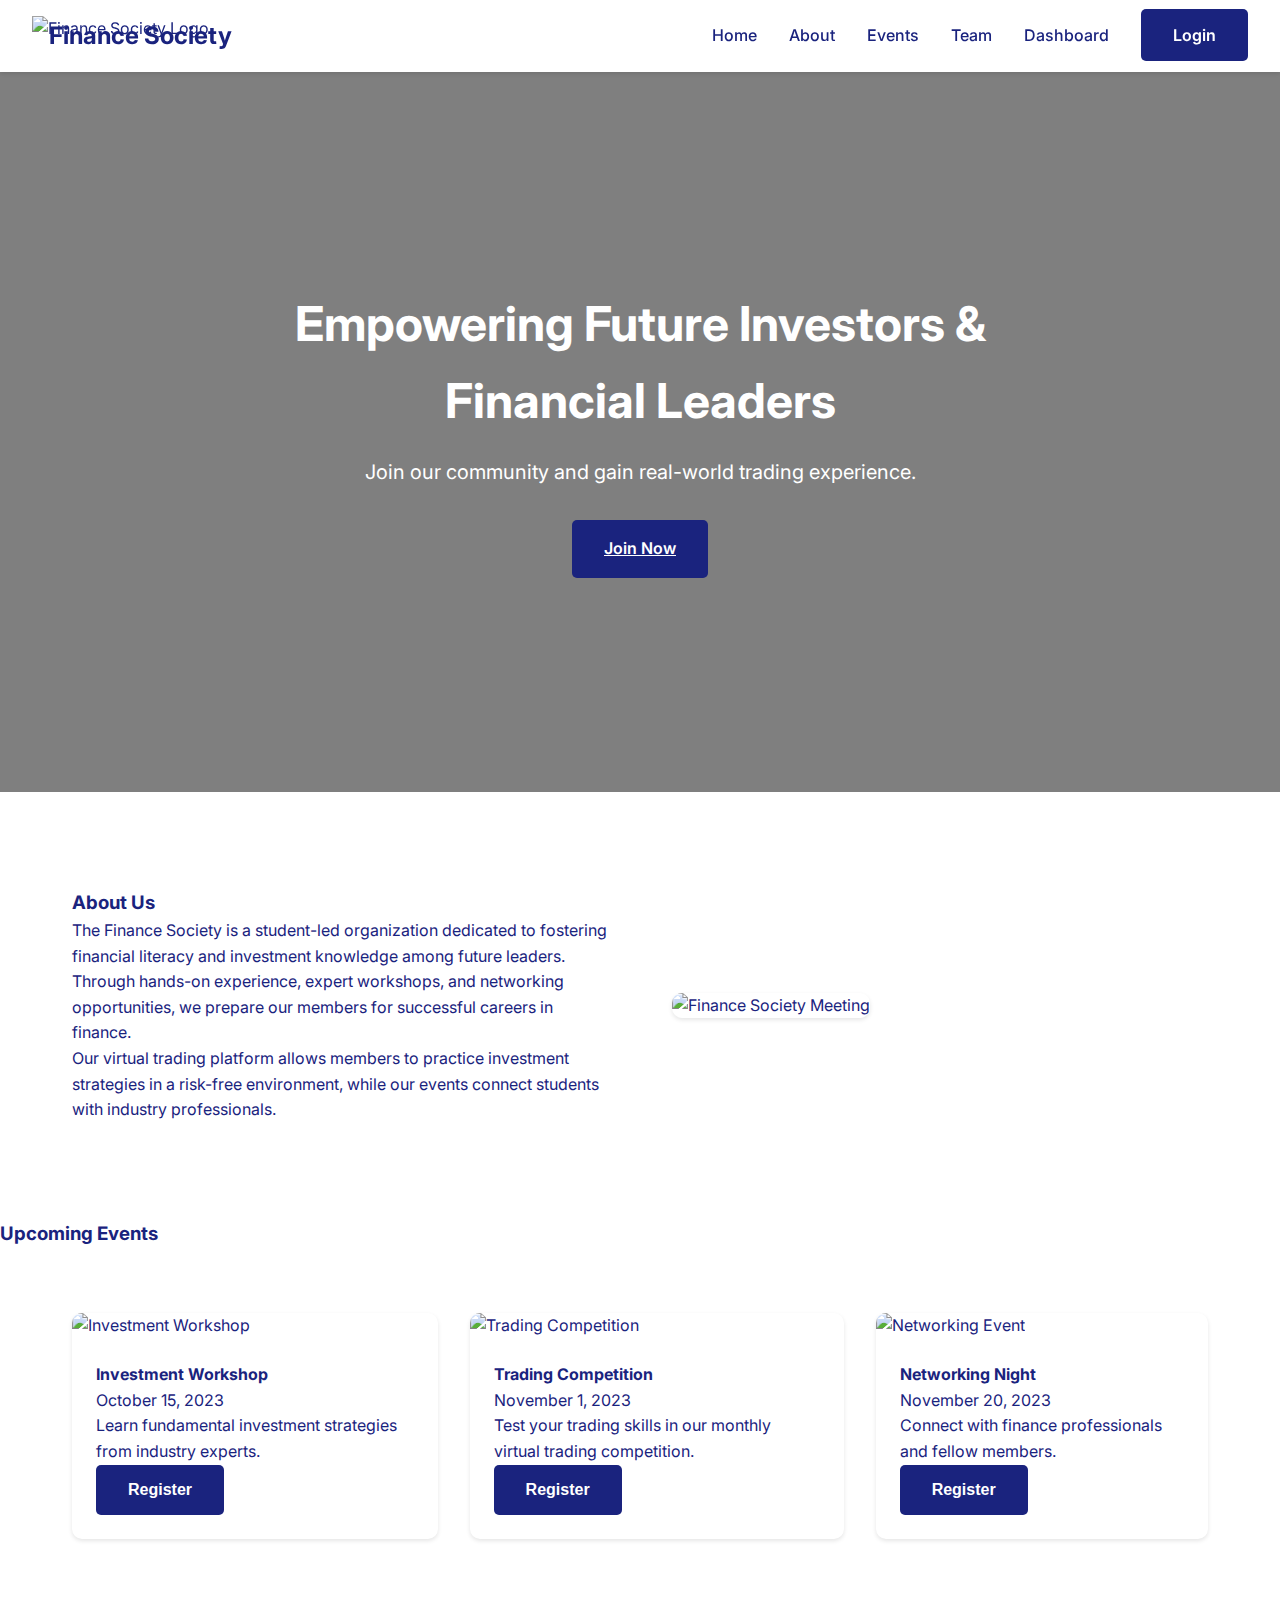
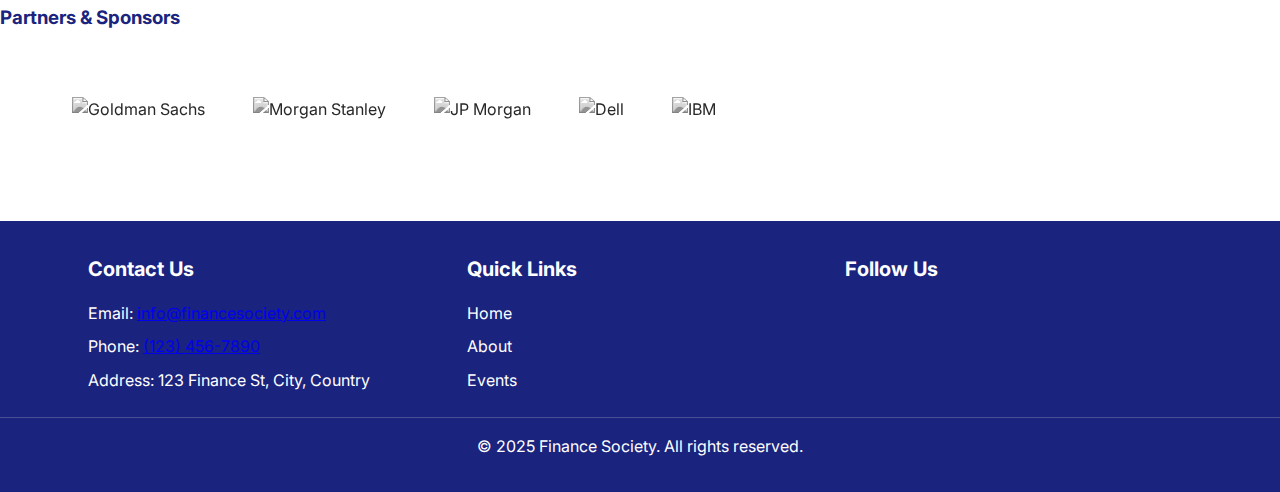
==== src/index.html @ db6dba8a "The First take on the Finance Website" ====
<!DOCTYPE html>
<html lang="en">
<head>
    <meta charset="UTF-8">
    <meta name="viewport" content="width=device-width, initial-scale=1.0">
    <title>Finance Society</title>
    <link rel="stylesheet" href="styles.css">
    <link href="https://fonts.googleapis.com/css2?family=Inter:wght@400;500;600;700&display=swap" rel="stylesheet">
    <script src="https://unpkg.com/scrollreveal"></script>
</head>
<body>
    <header>
        <nav>
            <img src="/Screenshot 2025-02-23 011301.png" alt="Finance Society Logo" class="logo">
            <h1>Finance Society</h1>
            <ul>
                <li><a href="#home">Home</a></li>
                <li><a href="#about">About</a></li>
                <li><a href="#events">Events</a></li>
                <li><a href="team.html">Team</a></li>
                <li><a href="dashboard.html">Dashboard</a></li>
                <li><a href="login.html" class="btn btn-primary">Login</a></li>
            </ul>
        </nav>
    </header>

    <main>
        <section id="home" class="hero">
            <h2>Empowering Future Investors & Financial Leaders</h2>
            <p>Join our community and gain real-world trading experience.</p>
            <a href="login.html" class="btn btn-primary">Join Now</a>
        </section>

        <section id="about">
            <div class="about-content">
                <div class="text">
                    <h3>About Us</h3>
                    <p>The Finance Society is a student-led organization dedicated to fostering financial literacy and investment knowledge among future leaders. Through hands-on experience, expert workshops, and networking opportunities, we prepare our members for successful careers in finance.</p>
                    <p>Our virtual trading platform allows members to practice investment strategies in a risk-free environment, while our events connect students with industry professionals.</p>
                </div>
                <div class="image">
                    <img src="https://images.unsplash.com/photo-1454165804606-c3d57bc86b40" alt="Finance Society Meeting" loading="lazy">
                </div>
            </div>
        </section>

        <section id="events">
            <h3>Upcoming Events</h3>
            <div class="event-slider">
                <div class="event-card">
                    <img src="https://images.unsplash.com/photo-1591115765373-5207764f72e7" alt="Investment Workshop" loading="lazy">
                    <div class="event-card-content">
                        <h4>Investment Workshop</h4>
                        <p class="date">October 15, 2023</p>
                        <p>Learn fundamental investment strategies from industry experts.</p>
                        <button class="btn btn-primary">Register</button>
                    </div>
                </div>
                <div class="event-card">
                    <img src="https://images.unsplash.com/photo-1542744173-8e7e53415bb0" alt="Trading Competition" loading="lazy">
                    <div class="event-card-content">
                        <h4>Trading Competition</h4>
                        <p class="date">November 1, 2023</p>
                        <p>Test your trading skills in our monthly virtual trading competition.</p>
                        <button class="btn btn-primary">Register</button>
                    </div>
                </div>
                <div class="event-card">
                    <img src="https://images.unsplash.com/photo-1560520653-9e0e4c89eb11" alt="Networking Event" loading="lazy">
                    <div class="event-card-content">
                        <h4>Networking Night</h4>
                        <p class="date">November 20, 2023</p>
                        <p>Connect with finance professionals and fellow members.</p>
                        <button class="btn btn-primary">Register</button>
                    </div>
                </div>
            </div>
        </section>

        <section id="partners">
            <h3>Partners & Sponsors</h3>
            <div class="partners-carousel">
                <img src="https://upload.wikimedia.org/wikipedia/commons/thumb/a/a6/Goldman_Sachs.svg/1280px-Goldman_Sachs.svg.png" alt="Goldman Sachs" class="partner-logo">
                <img src="https://upload.wikimedia.org/wikipedia/commons/thumb/c/cc/Morgan_Stanley.svg/1280px-Morgan_Stanley.svg.png" alt="Morgan Stanley" class="partner-logo">
                <img src="https://upload.wikimedia.org/wikipedia/commons/thumb/c/cf/JPMorgan_Chase.svg/1280px-JPMorgan_Chase.svg.png" alt="JP Morgan" class="partner-logo">
                <img src="https://upload.wikimedia.org/wikipedia/commons/thumb/8/82/Dell_Logo.png/1280px-Dell_Logo.png" alt="Dell" class="partner-logo">
                <img src="https://upload.wikimedia.org/wikipedia/commons/thumb/5/51/IBM_logo.svg/1280px-IBM_logo.svg.png" alt="IBM" class="partner-logo">
            </div>
        </section>
    </main>

    <footer>
        <div class="footer-content">
            <div class="footer-info">
                <h3>Contact Us</h3>
                <p>Email: <a href="mailto:info@financesociety.com">info@financesociety.com</a></p>
                <p>Phone: <a href="tel:+11234567890">(123) 456-7890</a></p>
                <p>Address: 123 Finance St, City, Country</p>
            </div>
            <div class="footer-links">
                <h3>Quick Links</h3>
                <ul>
                    <li><a href="#home">Home</a></li>
                    <li><a href="#about">About</a></li>
                    <li><a href="#events">Events</a></li>
                </ul>
            </div>
            <div class="social-links">
                <h3>Follow Us</h3>
                <a href="#" aria-label="LinkedIn"><i class="fab fa-linkedin"></i></a>
                <a href="#" aria-label="Twitter"><i class="fab fa-twitter"></i></a>
                <a href="#" aria-label="Instagram"><i class="fab fa-instagram"></i></a>
            </div>
        </div>
        <div class="footer-bottom">
            <p>&copy; 2025 Finance Society. All rights reserved.</p>
        </div>
    </footer>

    <script>
        // Initialize ScrollReveal for smooth animations
        ScrollReveal().reveal('.hero', { delay: 200 });
        ScrollReveal().reveal('.about-content', { delay: 300 });
        ScrollReveal().reveal('.event-card', { delay: 400, interval: 200 });
        ScrollReveal().reveal('.partner-logo', { delay: 500, interval: 100 });

        // Smooth scrolling for navigation links
        document.querySelectorAll('a[href^="#"]').forEach(anchor => {
            anchor.addEventListener('click', function (e) {
                e.preventDefault();
                document.querySelector(this.getAttribute('href')).scrollIntoView({
                    behavior: 'smooth'
                });
            });
        });

        // Sticky header
        const header = document.querySelector('header');
        window.addEventListener('scroll', () => {
            if (window.scrollY > 100) {
                header.classList.add('sticky');
            } else {
                header.classList.remove('sticky');
            }
        });
    </script>
</body>
</html>
---- src/styles.css ----
/* Variables */
:root {
    --navy-blue: #1a237e;
    --grey: #757575;
    --white: #ffffff;
    --shadow: 0 2px 4px rgba(0, 0, 0, 0.1);
    --transition: all 0.3s ease;
}

/* Global Styles */
* {
    margin: 0;
    padding: 0;
    box-sizing: border-box;
}

body {
    font-family: 'Inter', Arial, sans-serif;
    line-height: 1.6;
    color: var(--navy-blue);
    background-color: var(--white);
}

/* Header & Navigation */
header {
    position: sticky;
    top: 0;
    background-color: var(--white);
    box-shadow: var(--shadow);
    z-index: 1000;
    padding: 1rem 2rem;
}

nav {
    display: flex;
    align-items: center; /* Aligns items vertically in the center */
    justify-content: space-between; /* Space between logo/title and the menu */
}

h1 {
    margin: 0; /* Remove default margin from h1 */
    font-size: 1.5rem; /* Adjust font size as needed */
}

nav ul {
    display: flex;
    list-style: none;
    gap: 2rem;
}

nav a {
    text-decoration: none;
    color: var(--navy-blue);
    font-weight: 500;
    transition: var(--transition);
}

nav a:hover {
    color: var(--grey);
}

.logo {
    height: 40px; /* Adjust the height as needed */
    margin-right: -40rem; /* Reduced space between the logo and the title */
    vertical-align: middle; /* Aligns the logo with the text */
}


/* Hero Section */
.hero {
    height: 80vh;
    background-image: linear-gradient(rgba(0, 0, 0, 0.5), rgba(0, 0, 0, 0.5)),
        url('https://images.unsplash.com/photo-1590283603385-17ffb3a7f29f');
    background-size: cover;
    background-position: center;
    display: flex;
    flex-direction: column;
    justify-content: center;
    align-items: center;
    text-align: center;
    color: var(--white);
    padding: 2rem;
}

.hero h2 {
    font-size: 3rem;
    margin-bottom: 1rem;
    max-width: 800px;
}

.hero p {
    font-size: 1.25rem;
    margin-bottom: 2rem;
    max-width: 600px;
}

/* Buttons */
.btn {
    padding: 1rem 2rem;
    border: none;
    border-radius: 5px;
    font-size: 1rem;
    font-weight: 600;
    cursor: pointer;
    transition: var(--transition);
}

.btn-primary {
    background-color: var(--navy-blue);
    color: var(--white);
}

.btn-primary:hover {
    transform: translateY(-2px);
    box-shadow: var(--shadow);
}

/* About Section */
.about-content {
    max-width: 1200px;
    margin: 4rem auto;
    padding: 2rem;
    display: grid;
    grid-template-columns: 1fr 1fr;
    gap: 4rem;
    align-items: center;
}

.about-content img {
    width: 100%;
    border-radius: 10px;
    box-shadow: var(--shadow);
}

/* Events Section */
.event-slider {
    max-width: 1200px;
    margin: 2rem auto;
    padding: 2rem;
    display: flex;
    gap: 2rem;
    overflow-x: auto;
    scrollbar-width: none;
}

.event-card {
    min-width: 300px;
    background: var(--white);
    border-radius: 10px;
    box-shadow: var(--shadow);
    overflow: hidden;
    transition: var(--transition);
}

.event-card:hover {
    transform: translateY(-5px);
}

.event-card img {
    width: 100%;
    height: 200px;
    object-fit: cover;
}

.event-card-content {
    padding: 1.5rem;
}

/* Partners Section */
.partners-carousel {
    max-width: 1200px;
    margin: 2rem auto;
    padding: 2rem;
    display: flex;
    gap: 3rem;
    align-items: center;
    animation: scroll 20s linear infinite;
}

.partner-logo {
    height: 60px;
    object-fit: contain;
    filter: grayscale(1);
    transition: var(--transition);
}

.partner-logo:hover {
    filter: grayscale(0);
}

/* Authentication Forms */
.auth-container {
    max-width: 400px;
    margin: 4rem auto;
    padding: 2rem;
    background: var(--white);
    border-radius: 10px;
    box-shadow: var(--shadow);
}

.auth-container form {
    display: flex;
    flex-direction: column;
    gap: 1rem;
}

.form-group {
    position: relative;
}

.form-group input {
    width: 100%;
    padding: 1rem;
    border: 1px solid var(--grey);
    border-radius: 5px;
    font-size: 1rem;
    transition: var(--transition);
}

.form-group label {
    position: absolute;
    left: 1rem;
    top: 1rem;
    color: var(--grey);
    transition: var(--transition);
    pointer-events: none;
}

.form-group input:focus + label,
.form-group input:not(:placeholder-shown) + label {
    transform: translateY(-1.5rem);
    font-size: 0.875rem;
    color: var(--navy-blue);
}

/* Dashboard */
.dashboard {
    max-width: 1200px;
    margin: 2rem auto;
    padding: 2rem;
    display: grid;
    gap: 2rem;
}

.dashboard-section {
    background: var(--white);
    border-radius: 10px;
    padding: 1.5rem;
    box-shadow: var(--shadow);
}

.portfolio-stats {
    display: grid;
    grid-template-columns: repeat(auto-fit, minmax(250px, 1fr));
    gap: 1.5rem;
    margin-top: 1.5rem;
}

.stat-card {
    background: var(--navy-blue);
    color: var(--white);
    padding: 1.5rem;
    border-radius: 8px;
    text-align: center;
}

.stat-card h3 {
    font-size: 1rem;
    margin-bottom: 0.5rem;
}

.stat-card p {
    font-size: 1.5rem;
    font-weight: 600;
}

/* Responsive Design */
@media (max-width: 768px) {
    .hero h2 {
        font-size: 2rem;
    }

    .about-content {
        grid-template-columns: 1fr;
    }

    nav ul {
        display: none;
    }

    .portfolio-stats {
        grid-template-columns: 1fr;
    }
}

/* Animations */
@keyframes scroll {
    0% {
        transform: translateX(0);
    }
    100% {
        transform: translateX(-100%);
    }
}

/* Dark Mode */
.dark-mode {
    --navy-blue: #29314f;
    --grey: #727272;
    --white: #ffffff;
    background-color: #121212;
    color: #ffffff;
}

.dark-mode .dashboard-section {
    background: #1f1f1f;
}

.dark-mode .stat-card {
    background: #29314f;
}

.dark-mode .navbar {
    background: #29314f;
}
footer {
    background-color: var(--navy-blue);
    color: var(--white);
    padding: 2rem 0;
}

.footer-content {
    max-width: 1200px;
    margin: 0 auto;
    display: flex;
    justify-content: space-between;
    padding: 0 2rem;
    flex-wrap: wrap; /* Allows wrapping on smaller screens */
}

.footer-info,
.footer-links,
.social-links {
    flex: 1;
    margin: 0 1rem;
    min-width: 200px; /* Ensures a minimum width for each section */
}

.footer-info h3,
.footer-links h3,
.social-links h3 {
    margin-bottom: 1rem;
    font-size: 1.25rem; /* Slightly larger font for headings */
}

.footer-info p,
.footer-links ul {
    margin-bottom: 0.5rem;
}

.footer-links ul {
    list-style: none;
    padding: 0;
}

.footer-links ul li {
    margin-bottom: 0.5rem;
}

.footer-links a {
    color: var(--white);
    text-decoration: none;
    transition: var(--transition);
}

.footer-links a:hover {
    text-decoration: underline;
}

.social-links a {
    color: var(--white);
    margin-right: 1rem;
    font-size: 1.5rem;
    transition: var(--transition);
}

.social-links a:hover {
    color: #f0f0f0; /* Slightly lighter color on hover */
}

.footer-bottom {
    text-align: center;
    margin-top: 1rem;
    border-top: 1px solid rgba(255, 255, 255, 0.2);
    padding-top: 1rem;
}
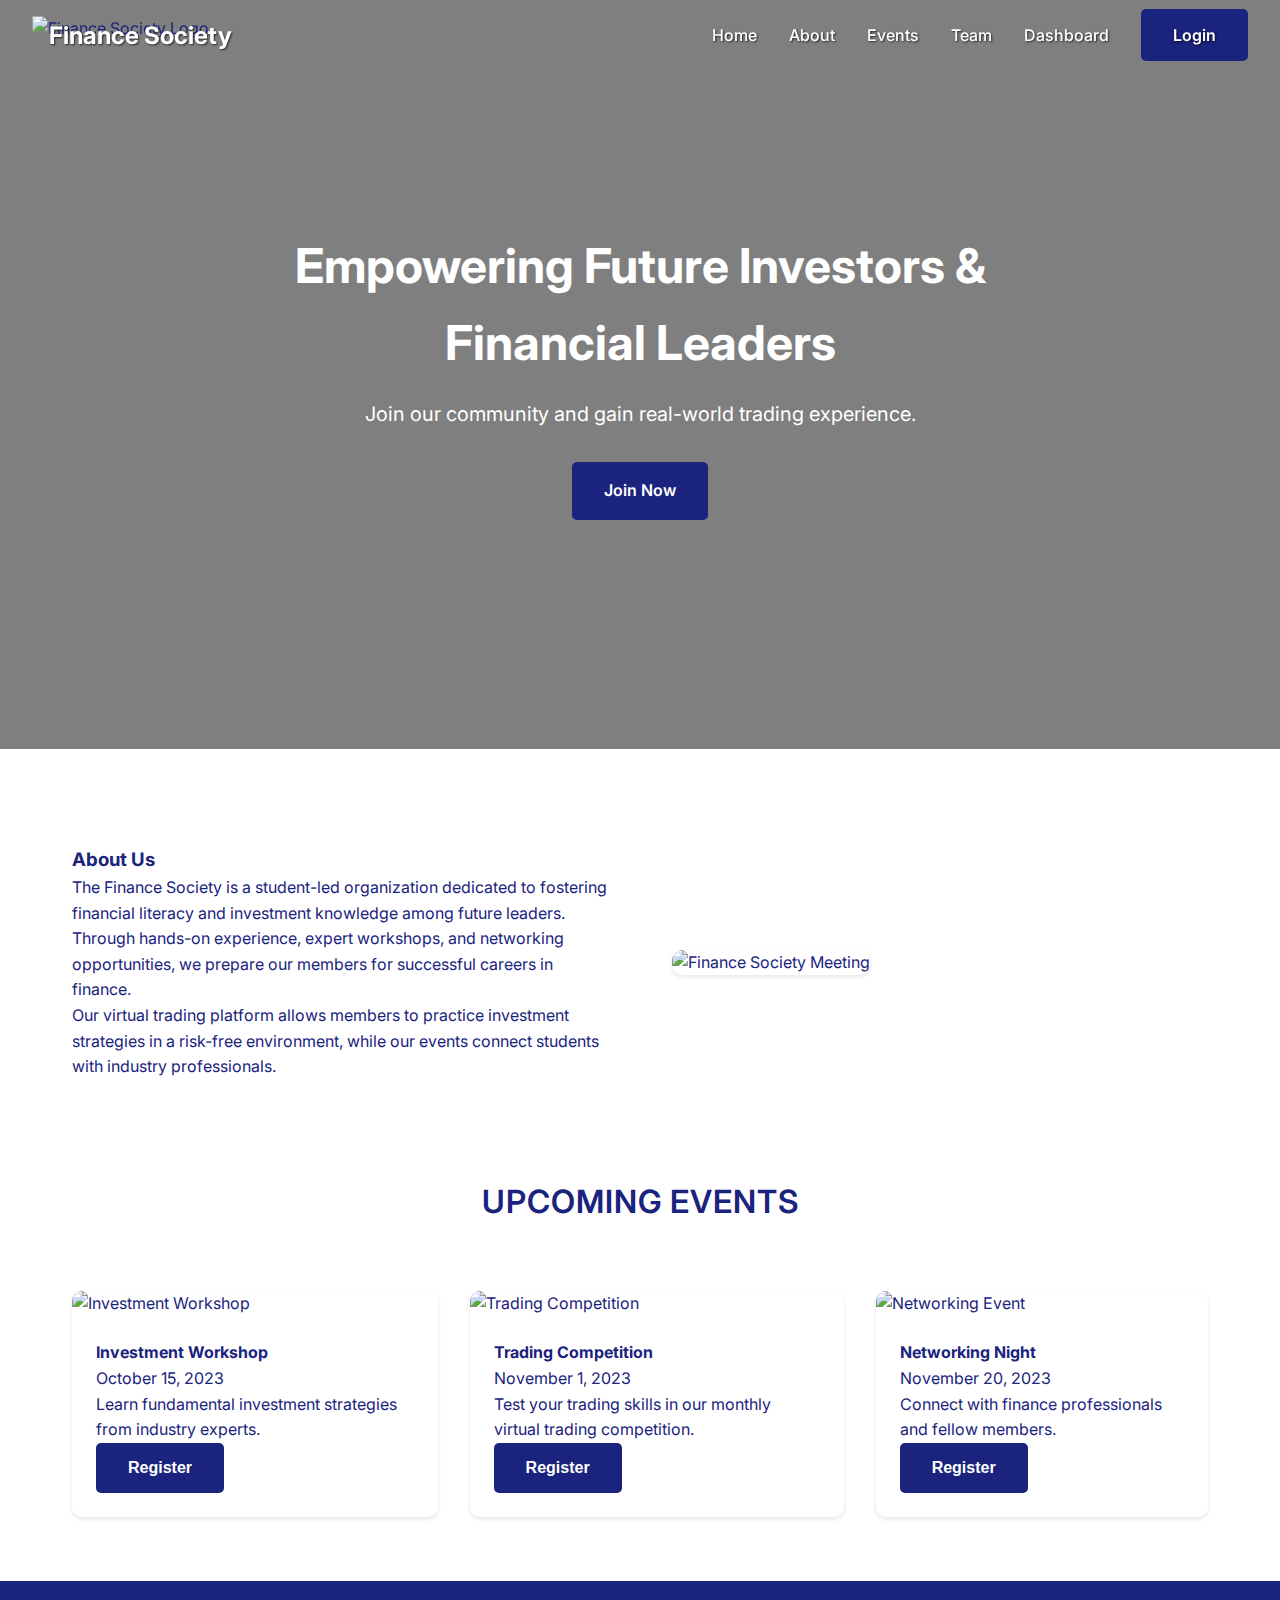
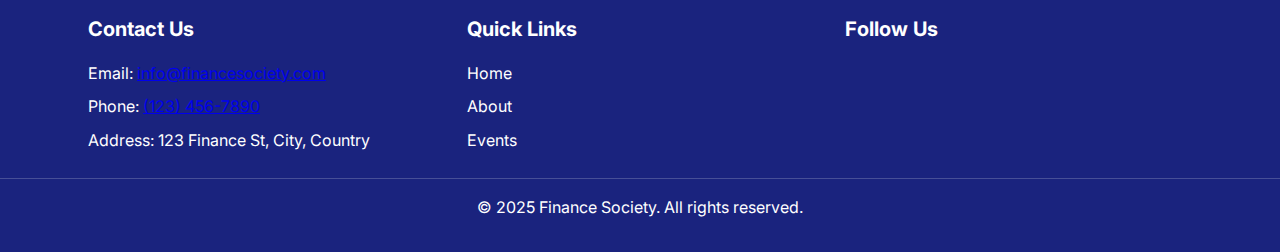
==== commit 4330f159: "Center Upcoming Events title with enhanced styling and removed navbar background to make it more app" ====
--- a/src/index.html
+++ b/src/index.html
@@ -11,7 +11,7 @@
 <body>
     <header>
         <nav>
-            <img src="/Screenshot 2025-02-23 011301.png" alt="Finance Society Logo" class="logo">
+            <img src="/finance-society-website/src/Finance Society logo.png" alt="Finance Society Logo" class="logo">
             <h1>Finance Society</h1>
             <ul>
                 <li><a href="#home">Home</a></li>
@@ -45,7 +45,7 @@
         </section>
 
         <section id="events">
-            <h3>Upcoming Events</h3>
+            <h3 class="events-title">Upcoming Events</h3>
             <div class="event-slider">
                 <div class="event-card">
                     <img src="https://images.unsplash.com/photo-1591115765373-5207764f72e7" alt="Investment Workshop" loading="lazy">
@@ -77,7 +77,7 @@
             </div>
         </section>
 
-        <section id="partners">
+        <!-- <section id="partners">
             <h3>Partners & Sponsors</h3>
             <div class="partners-carousel">
                 <img src="https://upload.wikimedia.org/wikipedia/commons/thumb/a/a6/Goldman_Sachs.svg/1280px-Goldman_Sachs.svg.png" alt="Goldman Sachs" class="partner-logo">
@@ -86,7 +86,7 @@
                 <img src="https://upload.wikimedia.org/wikipedia/commons/thumb/8/82/Dell_Logo.png/1280px-Dell_Logo.png" alt="Dell" class="partner-logo">
                 <img src="https://upload.wikimedia.org/wikipedia/commons/thumb/5/51/IBM_logo.svg/1280px-IBM_logo.svg.png" alt="IBM" class="partner-logo">
             </div>
-        </section>
+        </section> -->
     </main>
 
     <footer>
--- a/src/styles.css
+++ b/src/styles.css
@@ -25,21 +25,23 @@
 header {
     position: sticky;
     top: 0;
-    background-color: var(--white);
-    box-shadow: var(--shadow);
+    background-color: transparent; 
     z-index: 1000;
+    padding: 0; 
+}
+
+nav {
+    display: flex;
+    align-items: center; 
+    justify-content: space-between; 
     padding: 1rem 2rem;
 }
 
-nav {
-    display: flex;
-    align-items: center; /* Aligns items vertically in the center */
-    justify-content: space-between; /* Space between logo/title and the menu */
-}
-
-h1 {
-    margin: 0; /* Remove default margin from h1 */
-    font-size: 1.5rem; /* Adjust font size as needed */
+nav h1 {
+    color: var(--white);
+    text-shadow: 1px 1px 2px rgba(0, 0, 0, 0.7); 
+    margin: 0; 
+    font-size: 1.5rem; 
 }
 
 nav ul {
@@ -50,36 +52,38 @@
 
 nav a {
     text-decoration: none;
-    color: var(--navy-blue);
+    color: var(--white); 
     font-weight: 500;
     transition: var(--transition);
+    text-shadow: 1px 1px 2px rgba(0, 0, 0, 0.7);
 }
 
 nav a:hover {
     color: var(--grey);
-}
-
+    text-shadow: 1px 1px 3px rgba(0, 0, 0, 0.9); 
+}
 .logo {
-    height: 40px; /* Adjust the height as needed */
-    margin-right: -40rem; /* Reduced space between the logo and the title */
-    vertical-align: middle; /* Aligns the logo with the text */
+    height: 40px;
+    margin-right: -40rem; 
+    vertical-align: middle; 
 }
 
 
 /* Hero Section */
 .hero {
-    height: 80vh;
+    height: 750px;
+    margin-top: -73px; 
     background-image: linear-gradient(rgba(0, 0, 0, 0.5), rgba(0, 0, 0, 0.5)),
         url('https://images.unsplash.com/photo-1590283603385-17ffb3a7f29f');
     background-size: cover;
-    background-position: center;
+    background-position: top center; 
     display: flex;
     flex-direction: column;
     justify-content: center;
     align-items: center;
     text-align: center;
     color: var(--white);
-    padding: 2rem;
+    padding: 0rem;
 }
 
 .hero h2 {
@@ -94,7 +98,7 @@
     max-width: 600px;
 }
 
-/* Buttons */
+
 .btn {
     padding: 1rem 2rem;
     border: none;
@@ -103,6 +107,7 @@
     font-weight: 600;
     cursor: pointer;
     transition: var(--transition);
+        text-decoration: none; 
 }
 
 .btn-primary {
@@ -133,6 +138,16 @@
 }
 
 /* Events Section */
+.events-title {
+    text-align: center; 
+    font-size: 2rem; 
+    font-weight: 600; 
+    color: var(--navy-blue); 
+    margin-bottom: 1.5rem; 
+    text-transform: uppercase; 
+    letter-spacing: 1px; 
+}
+
 .event-slider {
     max-width: 1200px;
     margin: 2rem auto;
@@ -335,7 +350,7 @@
     display: flex;
     justify-content: space-between;
     padding: 0 2rem;
-    flex-wrap: wrap; /* Allows wrapping on smaller screens */
+    flex-wrap: wrap; 
 }
 
 .footer-info,
@@ -343,14 +358,14 @@
 .social-links {
     flex: 1;
     margin: 0 1rem;
-    min-width: 200px; /* Ensures a minimum width for each section */
+    min-width: 200px; 
 }
 
 .footer-info h3,
 .footer-links h3,
 .social-links h3 {
     margin-bottom: 1rem;
-    font-size: 1.25rem; /* Slightly larger font for headings */
+    font-size: 1.25rem; 
 }
 
 .footer-info p,
@@ -385,7 +400,7 @@
 }
 
 .social-links a:hover {
-    color: #f0f0f0; /* Slightly lighter color on hover */
+    color: #f0f0f0; 
 }
 
 .footer-bottom {
